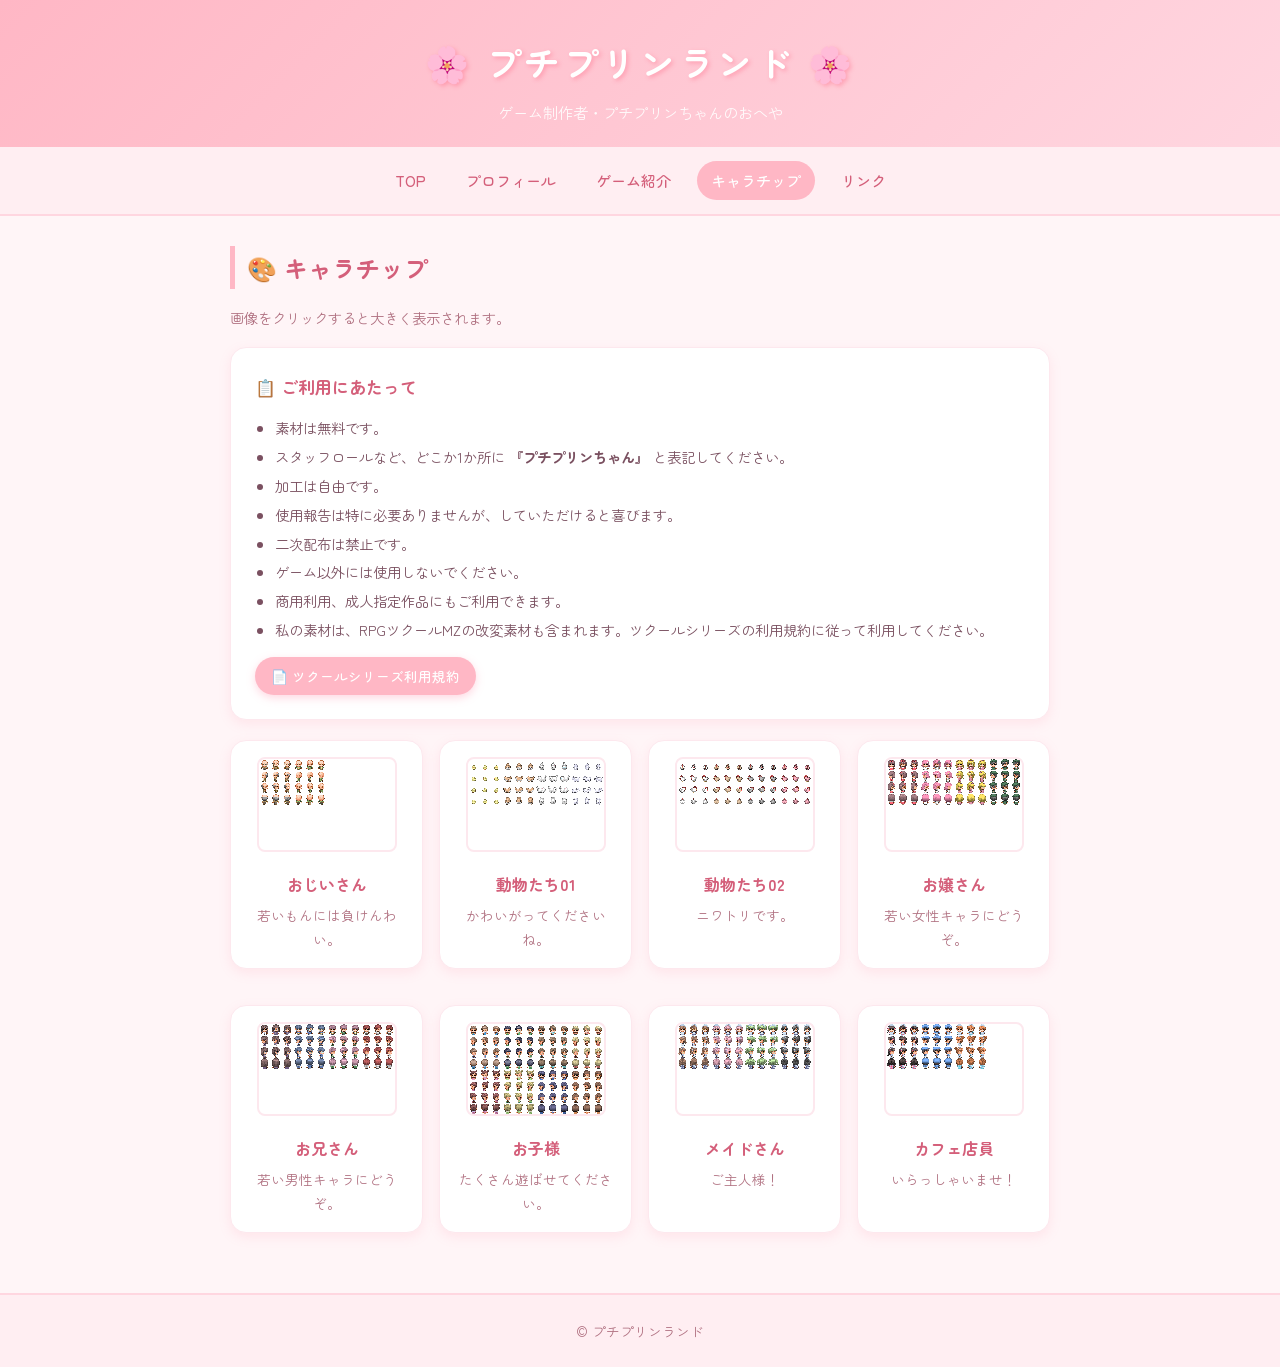
==== characters.html @ c3846abf "サイト初回作成" ====
<!DOCTYPE html>
<html lang="ja">
<head>
  <meta charset="UTF-8">
  <meta name="viewport" content="width=device-width, initial-scale=1.0">
  <title>キャラチップ - プチプリンランド</title>
  <link rel="stylesheet" href="style.css">
</head>
<body>

  <!-- ヘッダー -->
  <header>
    <h1>🌸 プチプリンランド 🌸</h1>
    <p>ゲーム制作者・プチプリンちゃんのおへや</p>
  </header>

  <!-- ナビゲーションメニュー -->
  <nav>
    <a href="index.html">TOP</a>
    <a href="profile.html">プロフィール</a>
    <a href="games.html">ゲーム紹介</a>
    <a href="characters.html" class="active">キャラチップ</a>
    <a href="links.html">リンク</a>
  </nav>

  <!-- メインコンテンツ -->
  <main>

    <h2>🎨 キャラチップ</h2>
    <p style="font-size: 0.9em; color: #b07080; margin-bottom: 16px;">画像をクリックすると大きく表示されます。</p>

    <!-- 利用規約 -->
    <div class="card terms-card">
      <h3>📋 ご利用にあたって</h3>
      <ul class="terms-list">
        <li>素材は無料です。</li>
        <li>スタッフロールなど、どこか1か所に <strong>『プチプリンちゃん』</strong> と表記してください。</li>
        <li>加工は自由です。</li>
        <li>使用報告は特に必要ありませんが、していただけると喜びます。</li>
        <li>二次配布は禁止です。</li>
        <li>ゲーム以外には使用しないでください。</li>
        <li>商用利用、成人指定作品にもご利用できます。</li>
        <li>私の素材は、RPGツクールMZの改変素材も含まれます。ツクールシリーズの利用規約に従って利用してください。</li>
      </ul>
      <a href="https://tkool.jp/support/" target="_blank" class="btn btn-small" style="margin-top: 12px;">📄 ツクールシリーズ利用規約</a>
    </div>

    <!-- キャラチップ一覧 -->
    <div class="char-grid">

      <div class="card char-card" onclick="openModal('images/char01.png', 'おじいさん')">
        <img src="images/char01.png" alt="おじいさん" class="char-image">
        <div class="char-info">
          <h3>おじいさん</h3>
          <p>若いもんには負けんわい。</p>
        </div>
      </div>

      <div class="card char-card" onclick="openModal('images/char02.png', '動物たち01')">
        <img src="images/char02.png" alt="動物たち01" class="char-image">
        <div class="char-info">
          <h3>動物たち01</h3>
          <p>かわいがってくださいね。</p>
        </div>
      </div>

      <div class="card char-card" onclick="openModal('images/char03.png', '動物たち02')">
        <img src="images/char03.png" alt="動物たち02" class="char-image">
        <div class="char-info">
          <h3>動物たち02</h3>
          <p>ニワトリです。</p>
        </div>
      </div>

      <div class="card char-card" onclick="openModal('images/char04.png', 'お嬢さん')">
        <img src="images/char04.png" alt="お嬢さん" class="char-image">
        <div class="char-info">
          <h3>お嬢さん</h3>
          <p>若い女性キャラにどうぞ。</p>
        </div>
      </div>

      <div class="card char-card" onclick="openModal('images/char05.png', 'お兄さん')">
        <img src="images/char05.png" alt="お兄さん" class="char-image">
        <div class="char-info">
          <h3>お兄さん</h3>
          <p>若い男性キャラにどうぞ。</p>
        </div>
      </div>

      <div class="card char-card" onclick="openModal('images/char06.png', 'お子様')">
        <img src="images/char06.png" alt="お子様" class="char-image">
        <div class="char-info">
          <h3>お子様</h3>
          <p>たくさん遊ばせてください。</p>
        </div>
      </div>

      <div class="card char-card" onclick="openModal('images/char07.png', 'メイドさん')">
        <img src="images/char07.png" alt="メイドさん" class="char-image">
        <div class="char-info">
          <h3>メイドさん</h3>
          <p>ご主人様！</p>
        </div>
      </div>

      <div class="card char-card" onclick="openModal('images/char08.png', 'カフェ店員')">
        <img src="images/char08.png" alt="カフェ店員" class="char-image">
        <div class="char-info">
          <h3>カフェ店員</h3>
          <p>いらっしゃいませ！</p>
        </div>
      </div>

    </div>

  </main>

  <!-- フッター -->
  <footer>
    <p>© プチプリンランド</p>
  </footer>

  <!-- ポップアップ（モーダル） -->
  <div id="modal" class="modal" onclick="closeModal()">
    <div class="modal-content" onclick="event.stopPropagation()">
      <button class="modal-close" onclick="closeModal()">✕</button>
      <img id="modal-image" src="" alt="" class="modal-image">
      <p id="modal-title" class="modal-title"></p>
    </div>
  </div>

  <script>
    function openModal(src, title) {
      document.getElementById('modal-image').src = src;
      document.getElementById('modal-image').alt = title;
      document.getElementById('modal-title').textContent = title;
      document.getElementById('modal').style.display = 'flex';
    }

    function closeModal() {
      document.getElementById('modal').style.display = 'none';
    }

    // キーボードのEscキーでも閉じられるように
    document.addEventListener('keydown', function(e) {
      if (e.key === 'Escape') closeModal();
    });
  </script>

</body>
</html>
---- style.css ----
/* ===================================
   プチプリンランド - 共通スタイル
   =================================== */

/* Googleフォントの読み込み（丸くてかわいいフォント） */
@import url('https://fonts.googleapis.com/css2?family=Zen+Maru+Gothic:wght@400;500;700&display=swap');

/* ===== 基本設定 ===== */
* {
  margin: 0;
  padding: 0;
  box-sizing: border-box;
}

body {
  font-family: 'Zen Maru Gothic', 'Hiragino Maru Gothic ProN', sans-serif;
  background-color: #fff5f7;
  color: #5c3d4e;
  line-height: 1.8;
}

/* ===== ヘッダー ===== */
header {
  background: linear-gradient(135deg, #ffb7c5, #ffd6e0);
  text-align: center;
  padding: 30px 20px 20px;
  box-shadow: 0 2px 8px rgba(255, 143, 171, 0.3);
}

header h1 {
  font-size: 2.2em;
  color: #fff;
  text-shadow: 2px 2px 4px rgba(255, 100, 130, 0.4);
  letter-spacing: 0.1em;
}

header p {
  color: #fff;
  font-size: 0.95em;
  margin-top: 6px;
  opacity: 0.9;
}

/* ===== ナビゲーション（メニュー） ===== */
nav {
  background-color: #ffeef2;
  border-bottom: 2px solid #ffd6e0;
  text-align: center;
  padding: 10px;
  position: sticky;
  top: 0;
  z-index: 100;
}

nav a {
  display: inline-block;
  color: #d45f7a;
  text-decoration: none;
  padding: 6px 14px;
  margin: 4px;
  border-radius: 20px;
  font-size: 0.95em;
  font-weight: 500;
  transition: background-color 0.2s, color 0.2s;
}

nav a:hover,
nav a.active {
  background-color: #ffb7c5;
  color: #fff;
}

/* ===== メインコンテンツ ===== */
main {
  max-width: 860px;
  margin: 30px auto;
  padding: 0 20px;
}

/* ===== セクションタイトル ===== */
h2 {
  font-size: 1.5em;
  color: #d45f7a;
  border-left: 5px solid #ffb7c5;
  padding-left: 12px;
  margin: 30px 0 16px;
}

/* ===== カード（ボックス） ===== */
.card {
  background-color: #fff;
  border-radius: 16px;
  padding: 24px;
  margin-bottom: 20px;
  box-shadow: 0 4px 12px rgba(255, 143, 171, 0.15);
  border: 1px solid #fde8ee;
}

/* ===== ボタン ===== */
.btn {
  display: inline-block;
  background-color: #ffb7c5;
  color: #fff;
  text-decoration: none;
  padding: 10px 24px;
  border-radius: 24px;
  font-size: 0.95em;
  font-weight: 500;
  transition: background-color 0.2s, transform 0.1s;
  box-shadow: 0 3px 8px rgba(255, 143, 171, 0.35);
}

.btn:hover {
  background-color: #ff8fab;
  transform: translateY(-2px);
}

/* ===== トップページのメニューカード ===== */
.top-menu {
  display: grid;
  grid-template-columns: repeat(auto-fit, minmax(180px, 1fr));
  gap: 16px;
  margin-top: 20px;
}

.top-menu a {
  display: block;
  background-color: #fff;
  border: 2px solid #ffd6e0;
  border-radius: 16px;
  text-align: center;
  padding: 28px 16px;
  text-decoration: none;
  color: #d45f7a;
  font-weight: 500;
  font-size: 1.05em;
  transition: background-color 0.2s, transform 0.2s, box-shadow 0.2s;
  box-shadow: 0 3px 8px rgba(255, 143, 171, 0.1);
}

.top-menu a:hover {
  background-color: #ffeef2;
  transform: translateY(-4px);
  box-shadow: 0 8px 16px rgba(255, 143, 171, 0.25);
}

.top-menu a .icon {
  font-size: 2.2em;
  display: block;
  margin-bottom: 10px;
}

/* ===== キャラチップ ===== */
.terms-card h3 {
  color: #d45f7a;
  margin-bottom: 12px;
  font-size: 1.05em;
}

.terms-list {
  padding-left: 20px;
  line-height: 2;
  font-size: 0.9em;
  color: #7a5060;
}

.char-grid {
  display: grid;
  grid-template-columns: repeat(auto-fill, minmax(180px, 1fr));
  gap: 16px;
  margin-top: 8px;
}

.char-card {
  padding: 16px;
  text-align: center;
}

.char-image {
  width: 100%;
  max-width: 140px;
  height: auto;
  border-radius: 8px;
  border: 2px solid #fde8ee;
  image-rendering: pixelated;
}

.char-info h3 {
  font-size: 1em;
  color: #d45f7a;
  margin: 10px 0 4px;
}

.char-info p {
  font-size: 0.85em;
  color: #b07080;
}

/* ===== ポップアップ（モーダル） ===== */
.modal {
  display: none;
  position: fixed;
  top: 0;
  left: 0;
  width: 100%;
  height: 100%;
  background-color: rgba(0, 0, 0, 0.6);
  z-index: 999;
  justify-content: center;
  align-items: center;
}

.modal-content {
  background-color: #fff;
  border-radius: 16px;
  padding: 24px;
  max-width: 90vw;
  max-height: 90vh;
  text-align: center;
  position: relative;
  box-shadow: 0 8px 32px rgba(0, 0, 0, 0.2);
}

.modal-close {
  position: absolute;
  top: 10px;
  right: 14px;
  background: none;
  border: none;
  font-size: 1.4em;
  color: #b07080;
  cursor: pointer;
}

.modal-close:hover {
  color: #d45f7a;
}

.modal-image {
  max-width: 100%;
  max-height: 70vh;
  image-rendering: pixelated;
  border-radius: 8px;
}

.modal-title {
  margin-top: 12px;
  color: #d45f7a;
  font-weight: 500;
  font-size: 1.05em;
}

.char-card {
  cursor: pointer;
}

.char-card:hover {
  transform: translateY(-4px);
  box-shadow: 0 8px 20px rgba(255, 143, 171, 0.25);
  transition: transform 0.2s, box-shadow 0.2s;
}

/* ===== ゲームカード ===== */
.game-card {
  display: flex;
  gap: 20px;
  align-items: flex-start;
}

.game-image {
  width: 160px;
  height: 120px;
  object-fit: cover;
  border-radius: 10px;
  flex-shrink: 0;
  border: 2px solid #fde8ee;
}

.game-info {
  flex: 1;
}

.game-info h3 {
  font-size: 1.15em;
  color: #d45f7a;
  margin-bottom: 8px;
}

.game-desc {
  font-size: 0.9em;
  color: #7a5060;
  margin-bottom: 12px;
  line-height: 1.7;
}

.game-links {
  display: flex;
  flex-wrap: wrap;
  gap: 8px;
}

.btn-small {
  padding: 7px 16px;
  font-size: 0.85em;
}

.btn-browser {
  background-color: #ffc8d8;
  color: #d45f7a;
  box-shadow: none;
}

.btn-browser:hover {
  background-color: #ffb7c5;
  color: #fff;
}

@media (max-width: 600px) {
  .game-card {
    flex-direction: column;
  }

  .game-image {
    width: 100%;
    height: 180px;
  }
}

/* ===== プロフィールテーブル ===== */
.profile-table {
  width: 100%;
  border-collapse: collapse;
}

.profile-table tr {
  border-bottom: 1px solid #fde8ee;
}

.profile-table tr:last-child {
  border-bottom: none;
}

.profile-table th {
  text-align: left;
  padding: 12px 16px 12px 0;
  color: #d45f7a;
  font-weight: 500;
  white-space: nowrap;
  width: 40%;
}

.profile-table td {
  padding: 12px 0;
}

/* ===== ツールリスト ===== */
.tool-list {
  display: flex;
  flex-direction: column;
  gap: 12px;
  margin-top: 12px;
}

.tool-item {
  display: flex;
  align-items: center;
  gap: 16px;
  background-color: #fff5f7;
  border-radius: 12px;
  padding: 14px 16px;
}

.tool-icon {
  font-size: 2em;
  flex-shrink: 0;
}

.tool-item p {
  font-size: 0.85em;
  color: #b07080;
  margin-top: 2px;
}

/* ===== SNSボタン ===== */
.sns-btn {
  margin-top: 10px;
  font-size: 1em;
}

/* ===== フッター ===== */
footer {
  text-align: center;
  padding: 24px;
  margin-top: 40px;
  background-color: #ffeef2;
  border-top: 2px solid #ffd6e0;
  color: #b07080;
  font-size: 0.85em;
}

/* ===== リンク ===== */
.link-card {
  margin-bottom: 20px;
}

.link-header {
  display: flex;
  flex-wrap: wrap;
  align-items: baseline;
  gap: 12px;
  margin-bottom: 8px;
}

.link-title {
  font-size: 1.1em;
  font-weight: 700;
  color: #d45f7a;
  text-decoration: none;
}

.link-title:hover {
  text-decoration: underline;
}

.link-author {
  font-size: 0.85em;
  color: #b07080;
}

.link-desc {
  font-size: 0.9em;
  color: #7a5060;
  margin-bottom: 12px;
  line-height: 1.7;
}

/* ===== スマホ対応 ===== */
@media (max-width: 600px) {
  header h1 {
    font-size: 1.6em;
  }

  nav a {
    font-size: 0.85em;
    padding: 5px 10px;
  }

  .top-menu {
    grid-template-columns: repeat(2, 1fr);
  }
}
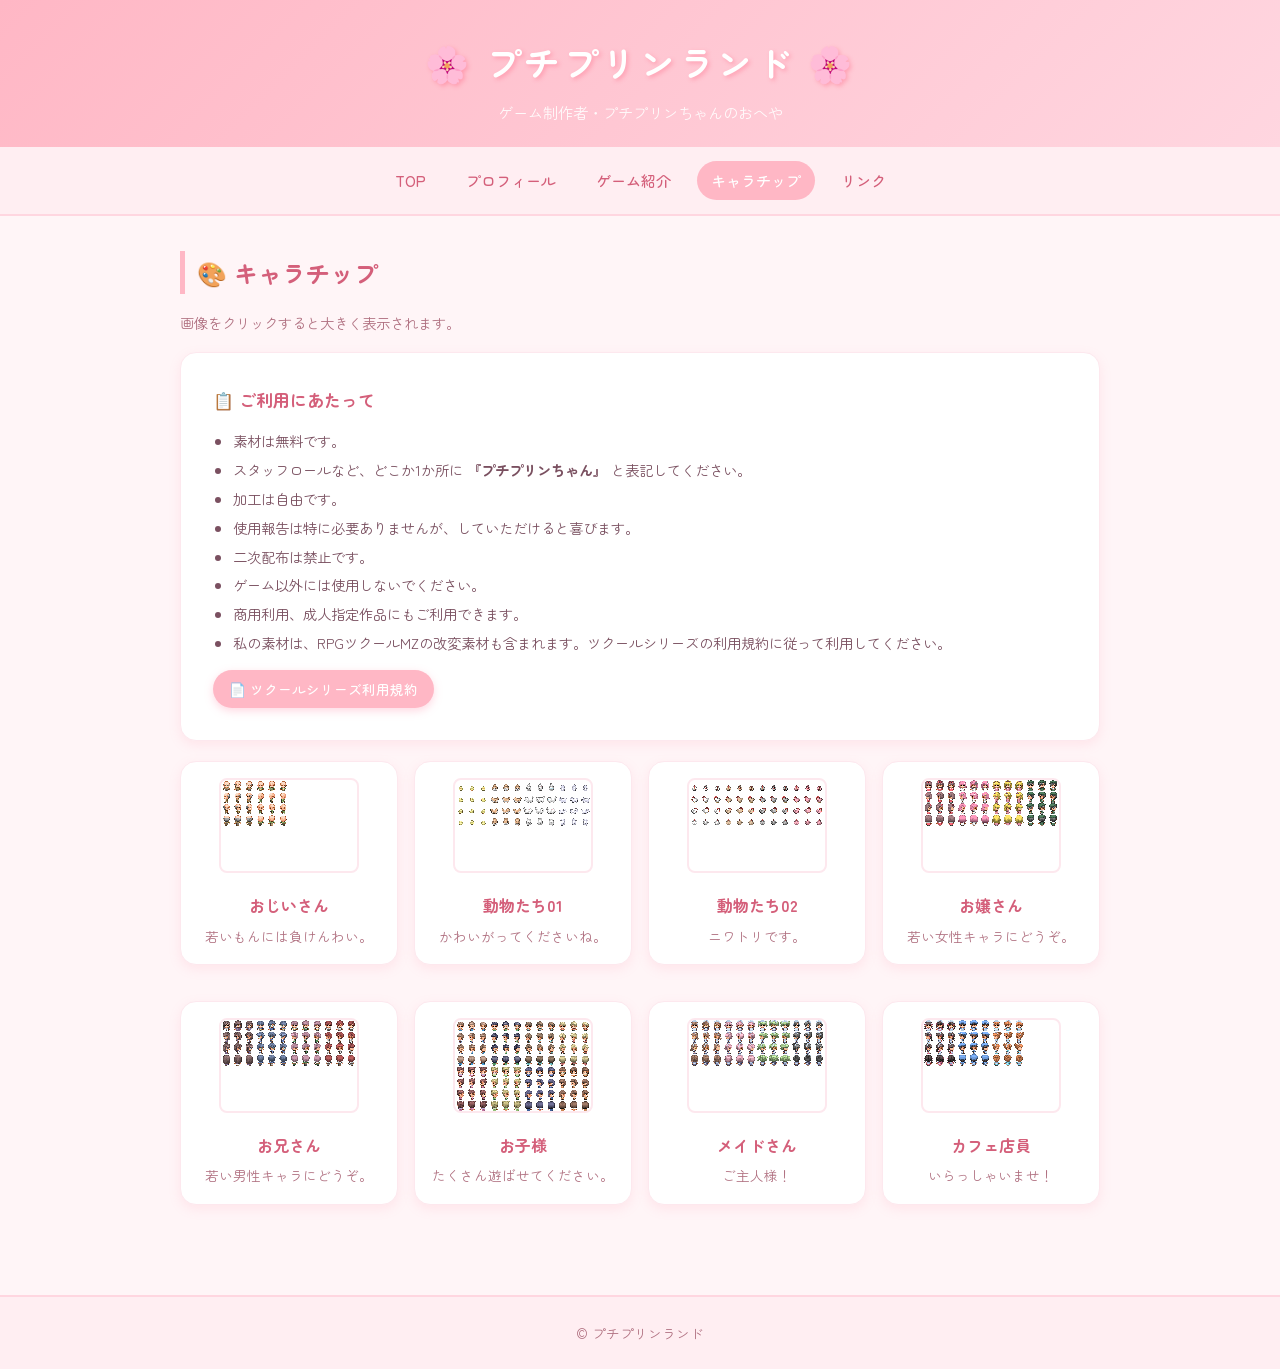
==== commit e4f7b45b: "統一した" ====
--- a/characters.html
+++ b/characters.html
@@ -42,7 +42,7 @@
         <li>商用利用、成人指定作品にもご利用できます。</li>
         <li>私の素材は、RPGツクールMZの改変素材も含まれます。ツクールシリーズの利用規約に従って利用してください。</li>
       </ul>
-      <a href="https://tkool.jp/support/" target="_blank" class="btn btn-small" style="margin-top: 12px;">📄 ツクールシリーズ利用規約</a>
+      <a href="https://tkool.jp/support/" target="_blank" rel="noopener noreferrer" class="btn btn-small" style="margin-top: 12px;">📄 ツクールシリーズ利用規約</a>
     </div>
 
     <!-- キャラチップ一覧 -->
--- a/style.css
+++ b/style.css
@@ -17,6 +17,9 @@
   background-color: #fff5f7;
   color: #5c3d4e;
   line-height: 1.8;
+  display: flex;
+  flex-direction: column;
+  min-height: 100vh;
 }
 
 /* ===== ヘッダー ===== */
@@ -72,9 +75,11 @@
 
 /* ===== メインコンテンツ ===== */
 main {
-  max-width: 860px;
+  max-width: 960px;
+  width: 90%;
   margin: 30px auto;
   padding: 0 20px;
+  flex: 1;
 }
 
 /* ===== セクションタイトル ===== */
@@ -83,14 +88,14 @@
   color: #d45f7a;
   border-left: 5px solid #ffb7c5;
   padding-left: 12px;
-  margin: 30px 0 16px;
+  margin: 5px 0 16px;
 }
 
 /* ===== カード（ボックス） ===== */
 .card {
   background-color: #fff;
   border-radius: 16px;
-  padding: 24px;
+  padding: 32px;
   margin-bottom: 20px;
   box-shadow: 0 4px 12px rgba(255, 143, 171, 0.15);
   border: 1px solid #fde8ee;
@@ -346,7 +351,7 @@
   color: #d45f7a;
   font-weight: 500;
   white-space: nowrap;
-  width: 40%;
+  width: 30%;
 }
 
 .profile-table td {
